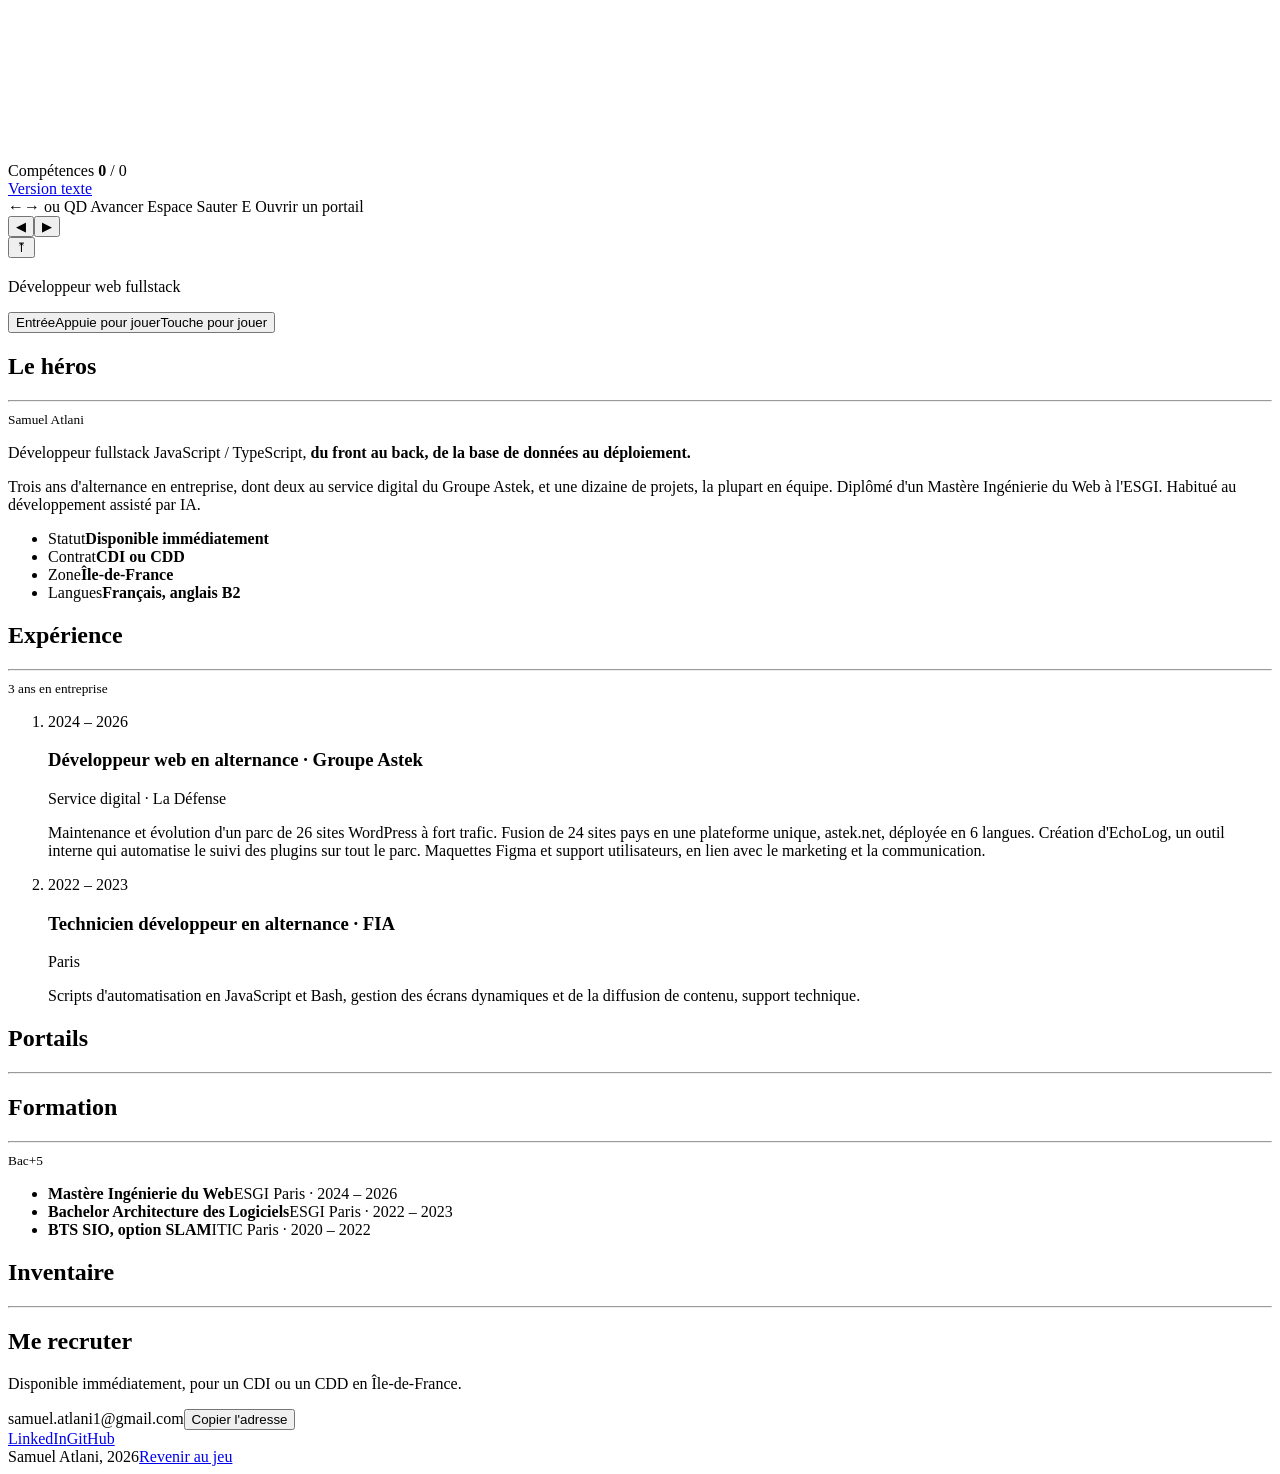
==== index.html @ 9f40653c "Ajout de la structure HTML de la page Initial commit of the portfolio website for Samuel Atlani, a f" ====
<!doctype html>
<html lang="fr">
<head>
<meta charset="utf-8">
<meta name="viewport" content="width=device-width, initial-scale=1, viewport-fit=cover">
<title>Samuel Atlani · Développeur web fullstack</title>
<meta name="description" content="Samuel Atlani, développeur web fullstack junior en Île-de-France. Portfolio jouable : projets, expérience et compétences.">
<meta property="og:title" content="Samuel Atlani · Développeur web fullstack">
<meta property="og:description" content="Portfolio jouable : avance dans le niveau et ouvre les portails pour découvrir mes projets.">
<link rel="preconnect" href="https://fonts.googleapis.com">
<link rel="preconnect" href="https://fonts.gstatic.com" crossorigin>
<link rel="stylesheet" href="https://fonts.googleapis.com/css2?family=Big+Shoulders+Display:wght@700;800;900&family=Barlow:wght@400;500;600&family=Barlow+Condensed:wght@500;600&display=swap">
<link rel="stylesheet" href="assets/css/style.css">
</head>
<body>
<section class="game" id="game" aria-label="Portfolio jouable : avance avec les flèches, ouvre les portails pour voir les projets">
  <canvas id="cv"></canvas>

  <div class="hud">
    <div class="count" aria-live="polite"><i></i><span>Compétences <b id="got">0</b> / <span id="tot">0</span></span></div>
    <div class="map" id="map" aria-hidden="true"><span id="dot"></span></div>
    <a class="skip" href="#lecture">Version texte</a>
  </div>

  <button class="prompt" id="prompt" type="button" hidden><span class="key kbd">E</span><span id="ptxt">Ouvrir</span></button>
  <div class="toast" id="toast" aria-live="polite"></div>

  <div class="help" id="help">
    <span><span class="key">←</span><span class="key">→</span> ou <span class="key">Q</span><span class="key">D</span> Avancer</span>
    <span><span class="key">Espace</span> Sauter</span>
    <span><span class="key">E</span> Ouvrir un portail</span>
  </div>
  <div class="pad l"><button id="bl" type="button" aria-label="Aller à gauche">◀</button><button id="br" type="button" aria-label="Aller à droite">▶</button></div>
  <div class="pad r"><button id="bj" type="button" aria-label="Sauter">⤒</button></div>

  <div class="card" id="card" hidden role="dialog" aria-modal="true" aria-labelledby="ctitle">
    <article id="cbody"></article>
  </div>

  <div class="intro" id="intro">
    <h1 id="logo" aria-label="Samuel Atlani"></h1>
    <p class="sub">Développeur web fullstack</p>
    <button class="go" id="go" type="button"><span class="key kbd">Entrée</span><span class="blink"><span class="kbd">Appuie pour jouer</span><span class="touch">Touche pour jouer</span></span></button>
  </div>
</section>

<main class="read" id="lecture">
  <div class="wrap">
    <section aria-labelledby="h-about">
      <div class="shead"><i></i><h2 id="h-about">Le héros</h2><hr><small>Samuel Atlani</small></div>
      <div class="about">
        <div>
          <p class="big">Développeur fullstack JavaScript / TypeScript, <b>du front au back, de la base de données au déploiement.</b></p>
          <p>Trois ans d'alternance en entreprise, dont deux au service digital du Groupe Astek, et une dizaine de projets, la plupart en équipe. Diplômé d'un Mastère Ingénierie du Web à l'ESGI. Habitué au développement assisté par IA.</p>
        </div>
        <ul class="stats">
          <li class="ok"><span>Statut</span><b>Disponible immédiatement</b></li>
          <li><span>Contrat</span><b>CDI ou CDD</b></li>
          <li><span>Zone</span><b>Île-de-France</b></li>
          <li><span>Langues</span><b>Français, anglais B2</b></li>
        </ul>
      </div>
    </section>

    <section aria-labelledby="h-exp">
      <div class="shead"><i></i><h2 id="h-exp">Expérience</h2><hr><small>3 ans en entreprise</small></div>
      <ol class="road">
        <li><span class="plate">2024 – 2026</span><div><h3>Développeur web en alternance · Groupe Astek</h3><div class="sub">Service digital · La Défense</div><p>Maintenance et évolution d'un parc de 26 sites WordPress à fort trafic. Fusion de 24 sites pays en une plateforme unique, astek.net, déployée en 6 langues. Création d'EchoLog, un outil interne qui automatise le suivi des plugins sur tout le parc. Maquettes Figma et support utilisateurs, en lien avec le marketing et la communication.</p></div></li>
        <li><span class="plate">2022 – 2023</span><div><h3>Technicien développeur en alternance · FIA</h3><div class="sub">Paris</div><p>Scripts d'automatisation en JavaScript et Bash, gestion des écrans dynamiques et de la diffusion de contenu, support technique.</p></div></li>
      </ol>
    </section>

    <section aria-labelledby="h-proj">
      <div class="shead"><i></i><h2 id="h-proj">Portails</h2><hr><small id="pcount"></small></div>
      <ul class="plist" id="plist"></ul>
    </section>

    <section aria-labelledby="h-edu">
      <div class="shead"><i></i><h2 id="h-edu">Formation</h2><hr><small>Bac+5</small></div>
      <ul class="edu">
        <li><b>Mastère Ingénierie du Web</b><span>ESGI Paris · 2024 – 2026</span></li>
        <li><b>Bachelor Architecture des Logiciels</b><span>ESGI Paris · 2022 – 2023</span></li>
        <li><b>BTS SIO, option SLAM</b><span>ITIC Paris · 2020 – 2022</span></li>
      </ul>
    </section>

    <section aria-labelledby="h-skills">
      <div class="shead"><i></i><h2 id="h-skills">Inventaire</h2><hr><small id="icount"></small></div>
      <div class="inv" id="skills"></div>
    </section>

    <section aria-labelledby="h-contact" id="contact" class="flag">
      <h2 id="h-contact">Me recruter</h2>
      <p class="lead">Disponible immédiatement, pour un CDI ou un CDD en Île-de-France.</p>
      <div class="mail"><span id="email">samuel.atlani1@gmail.com</span><button class="btn" id="copy" type="button">Copier l'adresse</button></div>
      <div class="links"><a href="https://www.linkedin.com/in/samuel-atlani-118638210">LinkedIn</a><a href="https://github.com/SamEPK">GitHub</a></div>
    </section>
  </div>
</main>
<footer><div class="wrap"><span>Samuel Atlani, 2026</span><a href="#game">Revenir au jeu</a></div></footer>

<script src="assets/js/data.js"></script>
<script src="assets/js/main.js"></script>
</body>
</html>
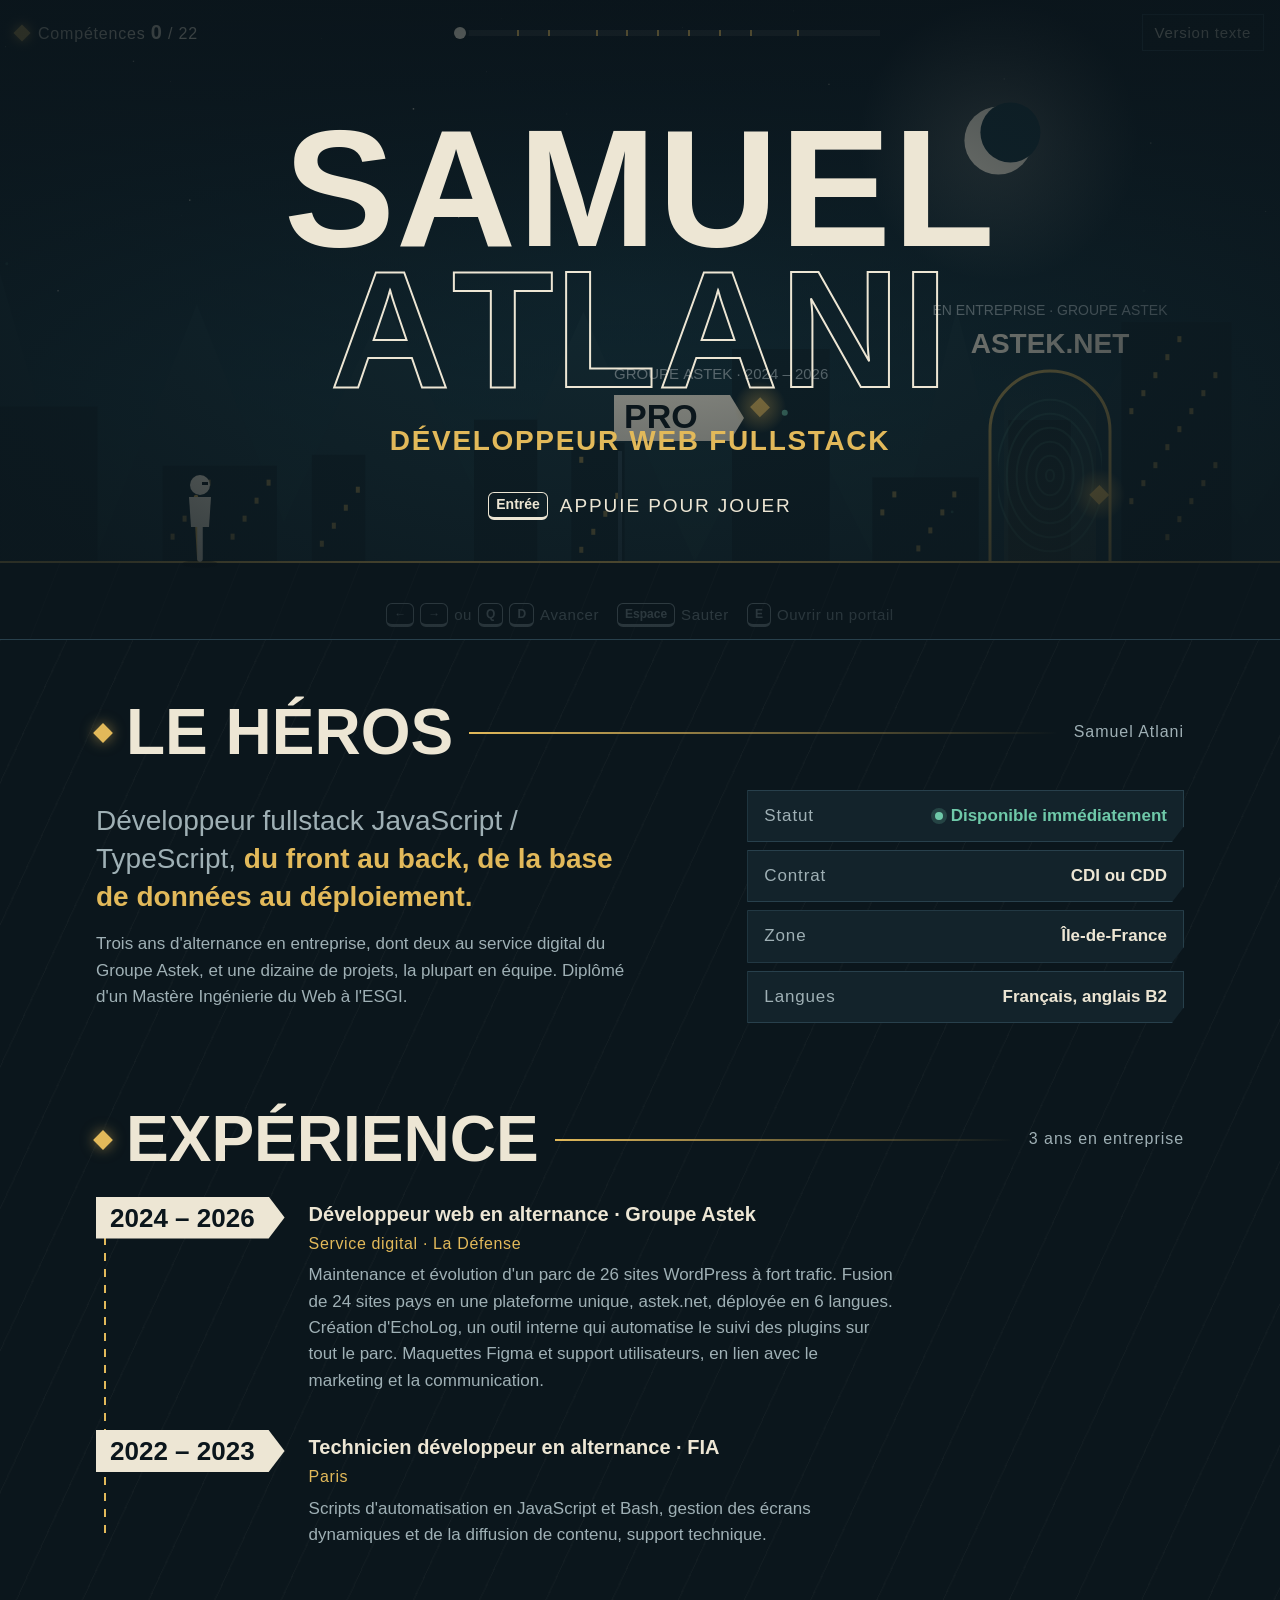
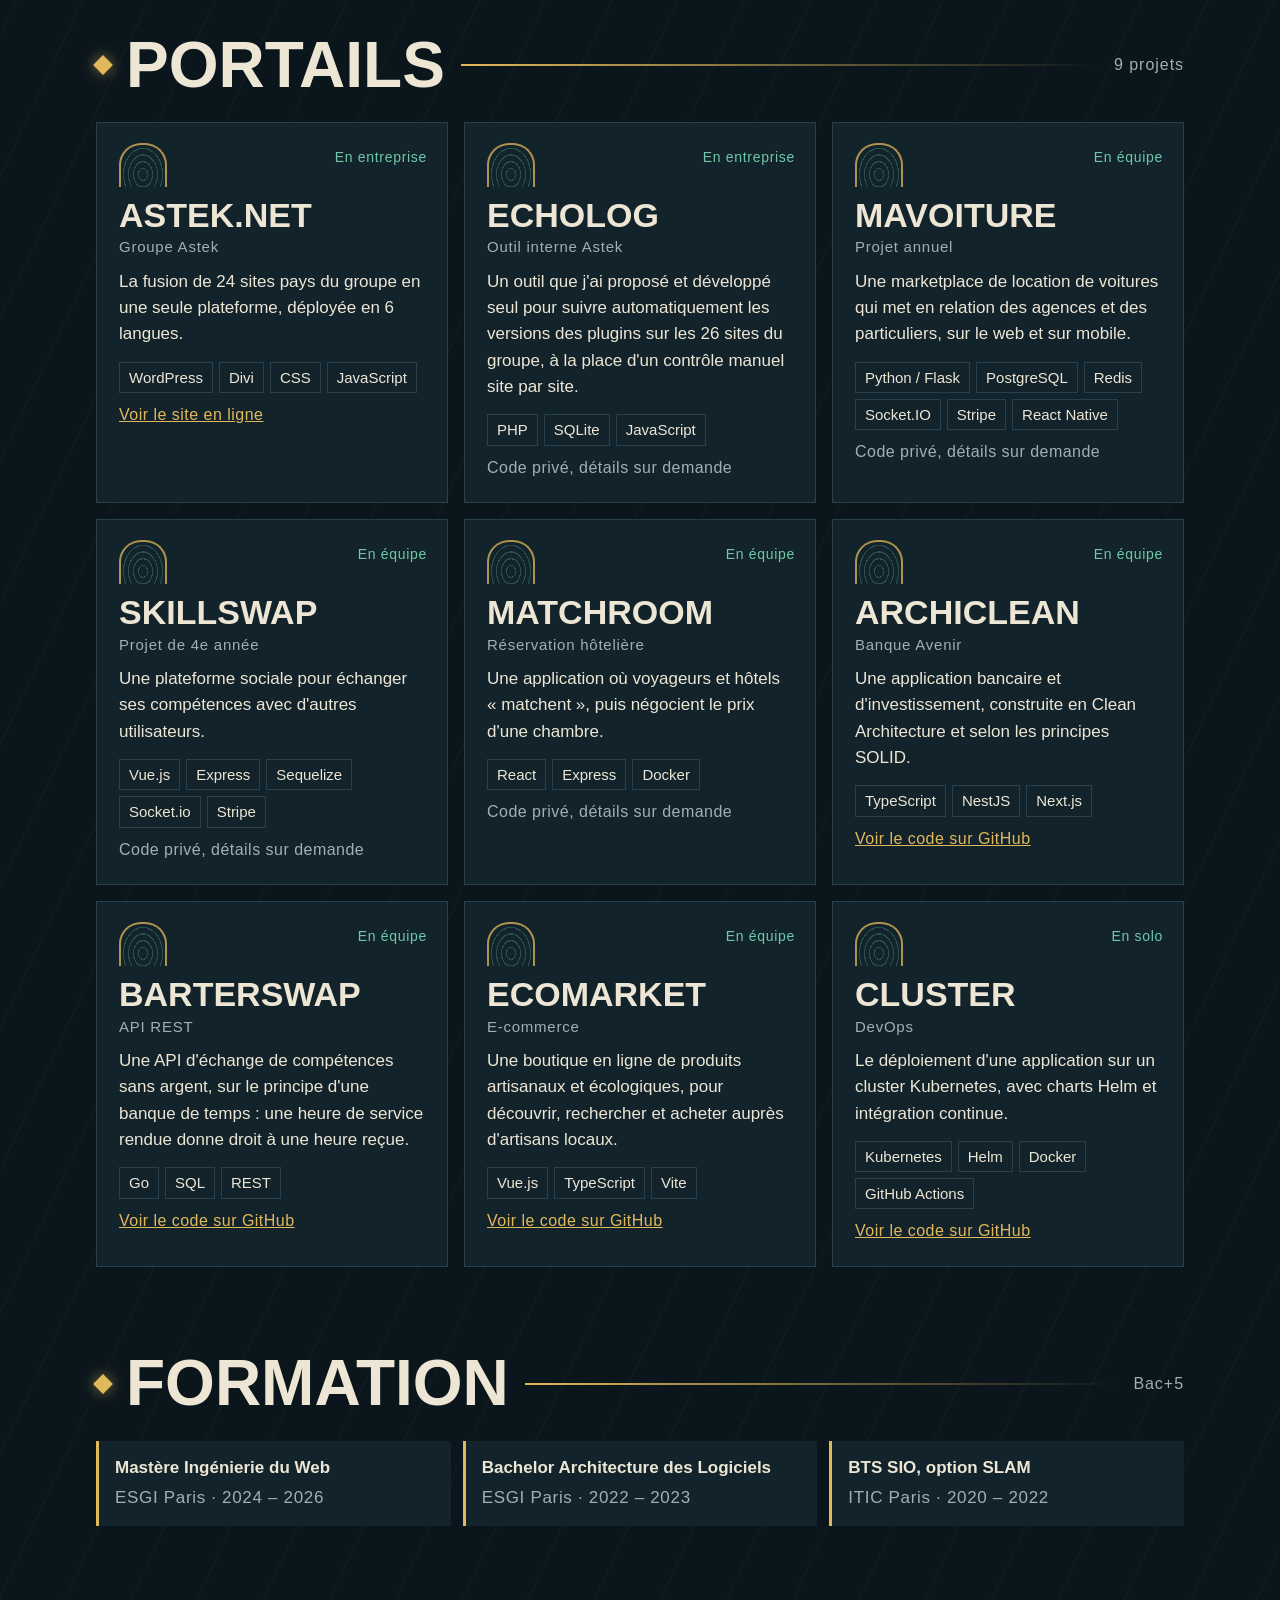
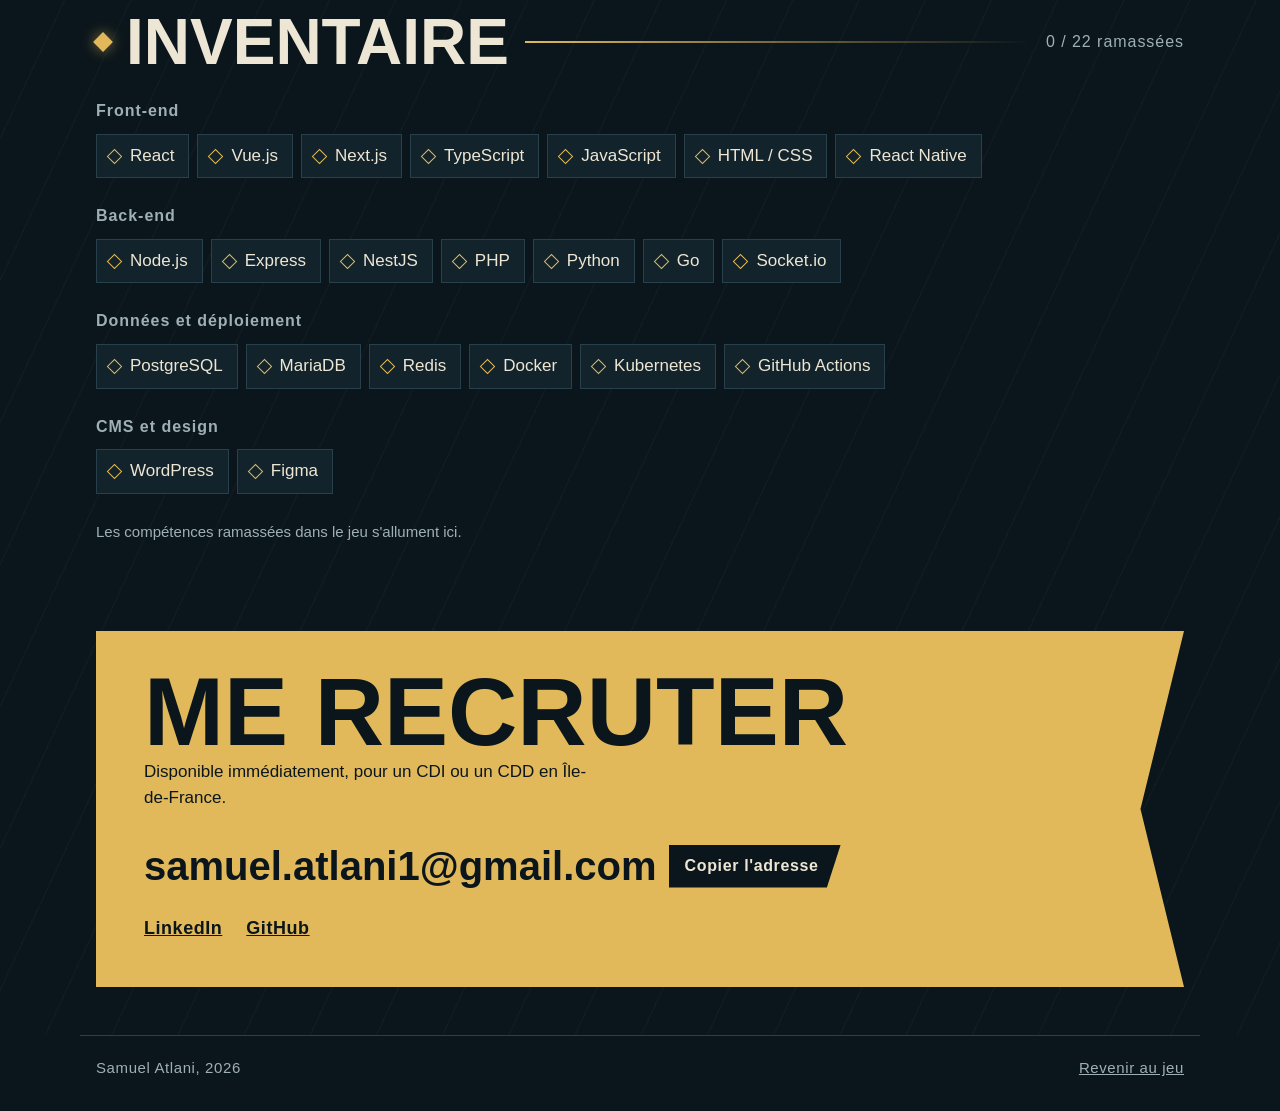
==== commit 5f66d56d: "Mise à jour de la présentation Removed a sentence about AI-assisted development from the about secti" ====
--- a/index.html
+++ b/index.html
@@ -51,7 +51,7 @@
       <div class="about">
         <div>
           <p class="big">Développeur fullstack JavaScript / TypeScript, <b>du front au back, de la base de données au déploiement.</b></p>
-          <p>Trois ans d'alternance en entreprise, dont deux au service digital du Groupe Astek, et une dizaine de projets, la plupart en équipe. Diplômé d'un Mastère Ingénierie du Web à l'ESGI. Habitué au développement assisté par IA.</p>
+          <p>Trois ans d'alternance en entreprise, dont deux au service digital du Groupe Astek, et une dizaine de projets, la plupart en équipe. Diplômé d'un Mastère Ingénierie du Web à l'ESGI.</p>
         </div>
         <ul class="stats">
           <li class="ok"><span>Statut</span><b>Disponible immédiatement</b></li>
--- a/assets/css/style.css
+++ b/assets/css/style.css
@@ -0,0 +1,177 @@
+/* Layout: a playable side-scroller on top (the career as a level: portals = projects, orbs = skills, signposts = years),
+   then the same content as a plain reading mode underneath. Single dark look by choice. */
+:root{
+  --void:#0B161C;
+  --panel:#13232B;
+  --line:#28404C;
+  --bone:#EDE6D4;
+  --ash:#9FB0B5;
+  --gold:#E2B95A;
+  --jade:#6FC9A9;
+  --display:"Big Shoulders Display","Arial Narrow",Impact,sans-serif;
+  --body:"Barlow","Helvetica Neue",Arial,sans-serif;
+  --hud:"Barlow Condensed","Arial Narrow",sans-serif;
+  color-scheme:dark;
+}
+*{box-sizing:border-box}
+html{scroll-behavior:smooth}
+body{margin:0}
+img{max-width:100%}
+[hidden]{display:none!important}
+body{background:var(--void);color:var(--bone);font-family:var(--body);font-size:17px;line-height:1.55;-webkit-font-smoothing:antialiased}
+a{color:var(--gold)}
+button{font:inherit;color:inherit}
+:focus-visible{outline:2px solid var(--gold);outline-offset:3px}
+.wrap{max-width:1120px;margin:0 auto;padding-left:max(16px, env(safe-area-inset-left, 0px));padding-right:max(16px, env(safe-area-inset-right, 0px))}
+
+/* ---------- Game ---------- */
+.touch{display:none}
+@media (hover:none) and (pointer:coarse){.touch{display:inline}.kbd{display:none!important}}
+.game{position:relative;height:clamp(340px,80vh,640px);height:clamp(340px,80svh,640px);overflow:hidden;border-bottom:1px solid var(--line);touch-action:manipulation;user-select:none;-webkit-user-select:none}
+#cv{position:absolute;inset:0;width:100%;height:100%;display:block}
+.hud{position:absolute;left:0;right:0;top:0;display:flex;gap:16px;align-items:center;justify-content:space-between;padding:14px max(16px, env(safe-area-inset-left, 0px)) 0 max(16px, env(safe-area-inset-left, 0px));font-family:var(--hud);font-size:16px;letter-spacing:.05em;pointer-events:none}
+.hud > *{pointer-events:auto}
+.count{display:flex;align-items:center;gap:10px}
+.count i{width:12px;height:12px;transform:rotate(45deg);background:var(--gold);box-shadow:0 0 12px var(--gold)}
+.count b{font-weight:600;font-size:20px}
+.map{flex:1;max-width:420px;height:6px;background:rgba(237,230,212,.12);position:relative}
+.map span{position:absolute;top:-3px;width:12px;height:12px;border-radius:50%;background:var(--bone);transform:translateX(-50%);box-shadow:0 0 0 3px rgba(11,22,28,.8)}
+.map em{position:absolute;top:0;width:2px;height:6px;background:var(--gold)}
+.skip{background:rgba(11,22,28,.6);border:1px solid var(--line);color:var(--bone);padding:6px 12px;cursor:pointer;font-family:var(--hud);font-size:15px;letter-spacing:.05em;text-decoration:none}
+.skip:hover{border-color:var(--gold)}
+
+.intro{position:absolute;inset:0;display:grid;place-content:center;justify-items:center;text-align:center;gap:18px;padding:24px max(16px, env(safe-area-inset-left, 0px));background:radial-gradient(60% 60% at 50% 45%, rgba(11,22,28,.35), rgba(11,22,28,.85));transition:opacity .6s ease, visibility .6s}
+.intro.gone{opacity:0;visibility:hidden}
+.intro h1{margin:0;font-family:var(--display);font-weight:900;text-transform:uppercase;line-height:.85;font-size:clamp(64px,13vw,168px);letter-spacing:.01em}
+.intro h1 .row{display:block;white-space:nowrap}
+.intro h1 .ch{display:inline-block}
+.intro h1 .row:last-child{color:transparent;-webkit-text-stroke:2px var(--bone)}
+@media (prefers-reduced-motion: no-preference){
+  .intro h1 .ch{animation:drop .7s cubic-bezier(.2,.9,.25,1.25) both;animation-delay:calc(var(--i) * 45ms + 150ms)}
+  .intro .sub,.intro .go{animation:fadein .6s ease both;animation-delay:.9s}
+  .intro .go .blink{animation:blink 1.4s steps(1) infinite 1.5s}
+}
+@keyframes drop{from{opacity:0;transform:translateY(-60px) rotate(-8deg)}to{opacity:1;transform:none}}
+@keyframes fadein{from{opacity:0}to{opacity:1}}
+@keyframes blink{50%{opacity:.25}}
+.intro .sub{margin:0;font-family:var(--display);font-weight:700;font-size:clamp(20px,2.6vw,28px);text-transform:uppercase;letter-spacing:.06em;color:var(--gold)}
+.go{margin-top:10px;background:none;border:0;cursor:pointer;display:inline-flex;gap:12px;align-items:center;font-family:var(--hud);font-size:19px;letter-spacing:.1em;text-transform:uppercase}
+.key{display:inline-grid;place-items:center;min-width:28px;height:28px;padding:0 7px;border:1.5px solid currentColor;border-bottom-width:3px;border-radius:6px;font-family:var(--hud);font-size:14px;font-weight:600;letter-spacing:0;text-transform:none}
+
+.prompt{position:absolute;transform:translate(-50%,-100%);font-family:var(--hud);font-size:16px;letter-spacing:.05em;background:var(--bone);color:var(--void);padding:4px 10px 4px 6px;display:flex;gap:8px;align-items:center;white-space:nowrap;cursor:pointer;border:0}
+.prompt .key{border-color:var(--void)}
+.prompt[hidden]{display:none}
+
+.toast{position:absolute;left:50%;top:64px;transform:translateX(-50%);font-family:var(--display);font-weight:800;font-size:28px;text-transform:uppercase;letter-spacing:.03em;color:var(--gold);text-shadow:0 0 18px rgba(226,185,90,.5);pointer-events:none;opacity:0}
+.toast.show{animation:toast 1.4s ease forwards}
+@keyframes toast{0%{opacity:0;transform:translate(-50%,10px)}15%{opacity:1;transform:translate(-50%,0)}75%{opacity:1}100%{opacity:0;transform:translate(-50%,-14px)}}
+
+.help{position:absolute;left:0;right:0;bottom:12px;display:flex;justify-content:center;gap:18px;flex-wrap:wrap;font-family:var(--hud);font-size:15px;letter-spacing:.04em;color:var(--ash);pointer-events:none;padding:0 16px}
+.help span{display:inline-flex;gap:6px;align-items:center}
+.help .key{min-width:24px;height:24px;font-size:12px}
+.pad{position:absolute;bottom:calc(14px + env(safe-area-inset-bottom, 0px));display:none;gap:10px}
+.pad.l{left:max(14px, env(safe-area-inset-left, 0px))}
+.pad.r{right:max(14px, env(safe-area-inset-right, 0px))}
+.pad button{width:62px;height:62px;border-radius:50%;border:1.5px solid rgba(237,230,212,.5);background:rgba(11,22,28,.55);font-family:var(--hud);font-size:22px;color:var(--bone);touch-action:none}
+.pad button:active{background:rgba(226,185,90,.3)}
+@media (hover:none) and (pointer:coarse){.pad{display:flex}.help{display:none}}
+
+/* Project card (in-game dialog) */
+.card{position:absolute;inset:0;display:grid;place-items:center;padding:16px;background:rgba(5,10,13,.6);backdrop-filter:blur(3px)}
+.card[hidden]{display:none}
+.card article{width:min(640px,100%);max-height:100%;overflow:auto;background:var(--panel);border:1px solid var(--line);position:relative;padding:26px clamp(18px,4vw,34px) 26px}
+@media (prefers-reduced-motion: no-preference){.card:not([hidden]) article{animation:pop .28s cubic-bezier(.2,.9,.3,1.2)}}
+@keyframes pop{from{opacity:0;transform:scale(.92) translateY(12px)}to{opacity:1;transform:none}}
+.card article::before,.card article::after{content:"";position:absolute;width:16px;height:16px;border:2px solid var(--gold)}
+.card article::before{top:-2px;left:-2px;border-right:0;border-bottom:0}
+.card article::after{bottom:-2px;right:-2px;border-left:0;border-top:0}
+.card h2{margin:0;font-family:var(--display);font-weight:900;font-size:clamp(34px,5vw,48px);line-height:1;text-transform:uppercase}
+.close{position:absolute;top:10px;right:10px;background:none;border:0;cursor:pointer;display:flex;gap:6px;align-items:center;font-family:var(--hud);font-size:14px;color:var(--ash)}
+.tags{display:flex;gap:8px;flex-wrap:wrap;margin:10px 0 16px}
+.tag{font-family:var(--hud);font-size:14px;font-weight:600;letter-spacing:.04em;padding:2px 9px;border:1px solid var(--line);color:var(--ash)}
+.tag.hi{border-color:var(--jade);color:var(--jade)}
+.card p{margin:0 0 16px}
+.card h3,.read h3.lab{margin:0 0 8px;font-family:var(--hud);font-size:15px;font-weight:600;letter-spacing:.06em;color:var(--gold)}
+.obj{list-style:none;margin:0 0 18px;padding:0;display:grid;gap:5px}
+.obj li{display:flex;gap:10px;align-items:baseline}
+.obj li::before{content:"";flex:0 0 8px;height:8px;transform:translateY(-1px) rotate(45deg);border:1.5px solid var(--jade)}
+.gear{display:flex;gap:6px;flex-wrap:wrap;margin:0 0 18px;padding:0;list-style:none}
+.gear li{background:var(--void);border:1px solid var(--line);padding:3px 10px;font-size:15px}
+.repo{font-family:var(--hud);font-size:16px;letter-spacing:.03em}
+.muted{color:var(--ash)}
+
+/* ---------- Reading mode: same world, as a codex ---------- */
+.read{background:
+  repeating-linear-gradient(115deg, rgba(237,230,212,.035) 0 1px, transparent 1px 60px), var(--void)}
+.read .wrap{padding-block:64px 48px;display:grid;gap:88px}
+.shead{display:flex;align-items:center;gap:10px 16px;margin:0 0 28px;flex-wrap:wrap}
+.shead h2{min-width:0;overflow-wrap:anywhere}
+@media (max-width:560px){.shead hr{display:none}.shead small{flex-basis:100%;padding-left:30px}}
+.shead i{flex:0 0 14px;height:14px;transform:rotate(45deg);background:var(--gold);box-shadow:0 0 14px rgba(226,185,90,.6)}
+.shead h2{margin:0;font-family:var(--display);font-weight:900;font-size:clamp(40px,6vw,64px);line-height:.9;text-transform:uppercase}
+.shead hr{flex:1;border:0;height:2px;background:linear-gradient(90deg,var(--gold),transparent);margin:0;min-width:24px}
+.shead small{font-family:var(--hud);font-size:16px;letter-spacing:.06em;color:var(--ash);white-space:nowrap}
+
+.about{display:grid;grid-template-columns:minmax(0,1.4fr) minmax(0,1fr);gap:40px;align-items:center}
+@media (max-width:760px){.about{grid-template-columns:minmax(0,1fr)}}
+.about .big{margin:0 0 16px;font-size:clamp(22px,2.6vw,28px);line-height:1.35;max-width:34ch}
+.about .big b{color:var(--gold);font-weight:600}
+.about p{margin:0;max-width:56ch;color:var(--ash)}
+.stats{list-style:none;margin:0;padding:0;display:grid;gap:8px}
+.stats li{display:flex;justify-content:space-between;gap:16px;align-items:center;padding:12px 16px;background:var(--panel);border:1px solid var(--line);clip-path:polygon(0 0,100% 0,100% 70%,calc(100% - 12px) 100%,0 100%)}
+.stats span{font-family:var(--hud);letter-spacing:.05em;color:var(--ash)}
+.stats b{font-weight:600;text-align:right}
+.stats .ok b{color:var(--jade);display:flex;gap:8px;align-items:center}
+.stats .ok b::before{content:"";width:8px;height:8px;border-radius:50%;background:var(--jade);box-shadow:0 0 0 4px rgba(111,201,169,.2)}
+
+.plist{list-style:none;margin:0;padding:0;display:grid;grid-template-columns:repeat(auto-fill,minmax(min(100%,320px),1fr));gap:16px}
+.plist li{position:relative;background:var(--panel);border:1px solid var(--line);padding:76px 22px 22px;display:grid;gap:10px;align-content:start;transition:border-color .2s, transform .2s}
+.plist li::before{content:"";position:absolute;left:22px;top:20px;width:44px;height:42px;border:2.5px solid var(--gold);border-bottom:0;border-radius:22px 22px 0 0;background:repeating-radial-gradient(ellipse at 50% 70%, rgba(111,201,169,.0) 0 4px, rgba(111,201,169,.35) 4px 5px);opacity:.75;transition:opacity .2s, box-shadow .2s}
+.plist li:hover{border-color:var(--gold);transform:translateY(-3px)}
+.plist li:hover::before{opacity:1;box-shadow:0 -6px 24px rgba(226,185,90,.35)}
+@media (prefers-reduced-motion: reduce){.plist li,.plist li:hover{transform:none;transition:none}}
+.plist .k{position:absolute;top:24px;right:20px;font-family:var(--hud);font-size:14px;letter-spacing:.05em;color:var(--jade);text-align:right}
+.plist h3{margin:0;font-family:var(--display);font-weight:900;font-size:34px;text-transform:uppercase;line-height:.95}
+.plist .t{font-family:var(--hud);font-size:15px;letter-spacing:.05em;color:var(--ash);margin-top:-6px}
+.plist p{margin:0}
+.plist .gear{margin:4px 0 0}
+.plist .gear li{padding:3px 9px;transition:none;transform:none}
+.plist .gear li::before{content:none}
+
+.road{list-style:none;margin:0;padding:0 0 0 8px;display:grid;gap:36px;position:relative}
+.road::before{content:"";position:absolute;left:8px;top:8px;bottom:8px;width:2px;background:repeating-linear-gradient(var(--gold) 0 8px, transparent 8px 16px)}
+.road li{display:grid;grid-template-columns:auto minmax(0,1fr);gap:8px 24px;align-items:start;position:relative}
+@media (max-width:560px){.road li{grid-template-columns:minmax(0,1fr)}}
+.plate{display:inline-block;margin-left:-8px;background:var(--bone);color:var(--void);font-family:var(--display);font-weight:900;font-size:26px;line-height:1;padding:8px 30px 8px 14px;clip-path:polygon(0 0,calc(100% - 16px) 0,100% 50%,calc(100% - 16px) 100%,0 100%);white-space:nowrap}
+.road h3{margin:2px 0 0;font-size:20px;font-weight:600}
+.road .sub{font-family:var(--hud);font-size:16px;letter-spacing:.04em;color:var(--gold);margin:2px 0 6px}
+.road p{margin:0;color:var(--ash);max-width:62ch}
+
+.edu{list-style:none;margin:0;padding:0;display:grid;grid-template-columns:repeat(auto-fit,minmax(min(100%,260px),1fr));gap:12px}
+.edu li{display:grid;gap:4px;padding:14px 16px;border-left:3px solid var(--gold);background:var(--panel)}
+.edu b{font-weight:600}
+.edu span{font-family:var(--hud);letter-spacing:.04em;color:var(--ash)}
+.inv{display:grid;gap:26px}
+.inv h3{margin:0 0 10px;font-family:var(--hud);font-size:16px;font-weight:600;letter-spacing:.06em;color:var(--ash)}
+.chips{list-style:none;margin:0;padding:0;display:flex;flex-wrap:wrap;gap:8px}
+.chips li{display:inline-flex;align-items:center;gap:10px;padding:8px 14px 8px 12px;border:1px solid var(--line);background:var(--panel);font-weight:500;transition:border-color .3s, box-shadow .3s}
+.chips li::before{content:"";width:9px;height:9px;transform:rotate(45deg);border:1.5px solid var(--gold);transition:background .3s, box-shadow .3s}
+.chips li.on{border-color:rgba(226,185,90,.7);box-shadow:0 0 18px rgba(226,185,90,.15)}
+.chips li.on::before{background:var(--gold);box-shadow:0 0 10px var(--gold)}
+.inv .note{margin:0;color:var(--ash);font-size:15px}
+
+.flag{position:relative;background:var(--gold);color:var(--void);padding:40px clamp(20px,4vw,48px) 44px;clip-path:polygon(0 0,100% 0,96% 50%,100% 100%,0 100%)}
+.flag h2{margin:0 0 6px;font-family:var(--display);font-weight:900;font-size:clamp(48px,8vw,96px);line-height:.85;text-transform:uppercase}
+.flag .lead{margin:0 0 24px;font-weight:500;max-width:48ch}
+.flag .mail{display:flex;gap:12px;align-items:center;flex-wrap:wrap;margin-bottom:18px}
+.flag .mail span{font-family:var(--display);font-weight:800;font-size:clamp(24px,4vw,40px);user-select:all;overflow-wrap:anywhere}
+.flag .btn{background:var(--void);color:var(--bone)}
+.flag .links a{color:var(--void);font-weight:600}
+.flag :focus-visible{outline-color:var(--void)}
+.mail{display:flex;gap:12px;align-items:center;flex-wrap:wrap;margin-bottom:16px}
+.mail span{font-family:var(--display);font-weight:800;font-size:clamp(26px,4vw,40px);user-select:all;overflow-wrap:anywhere}
+.btn{background:var(--gold);color:var(--void);border:0;cursor:pointer;padding:9px 22px 9px 16px;font-family:var(--hud);font-size:16px;font-weight:600;letter-spacing:.04em;clip-path:polygon(0 0,100% 0,92% 100%,0 100%)}
+.links{display:flex;gap:24px;flex-wrap:wrap;font-family:var(--hud);font-size:18px;letter-spacing:.03em}
+footer .wrap{padding-block:20px 32px;border-top:1px solid var(--line);color:var(--ash);font-family:var(--hud);font-size:15px;letter-spacing:.04em;display:flex;justify-content:space-between;gap:16px;flex-wrap:wrap}
+footer a{color:var(--ash)}
+@media (max-width:560px){.road li > div{padding-left:26px}}
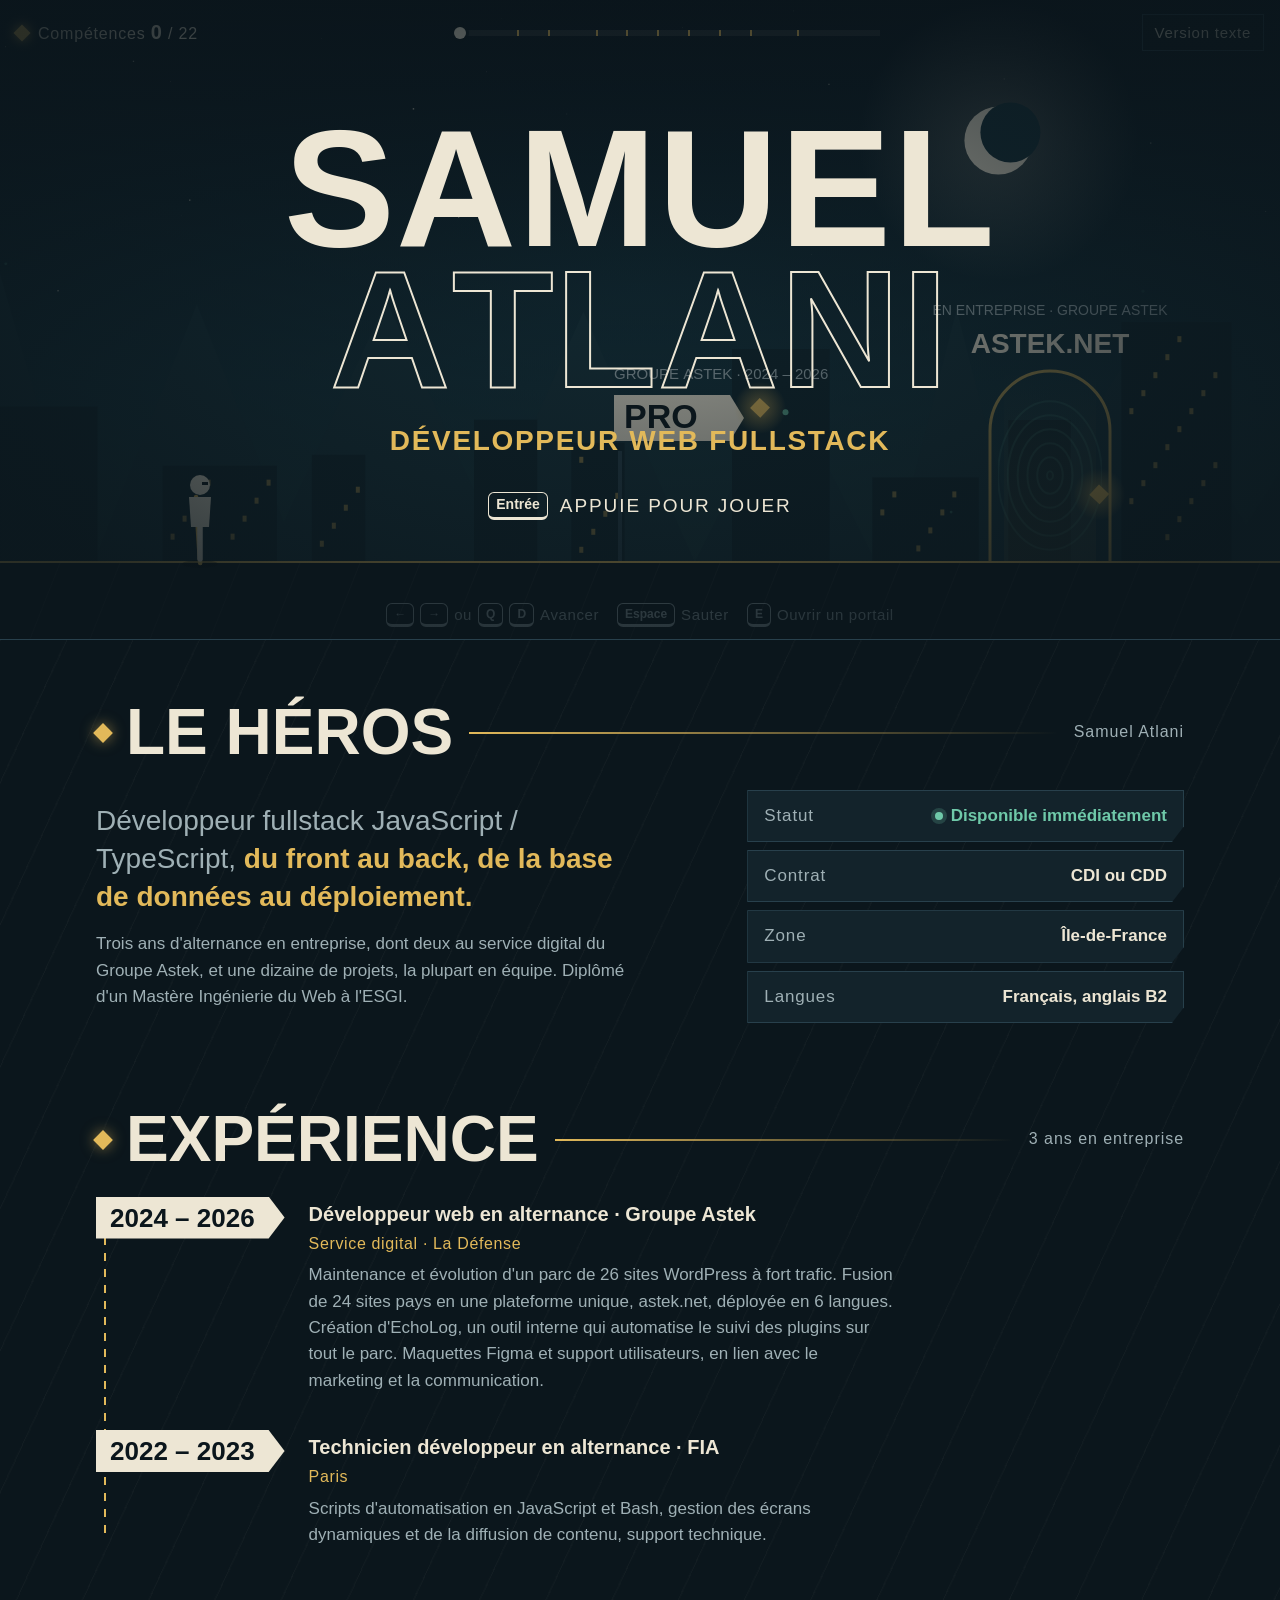
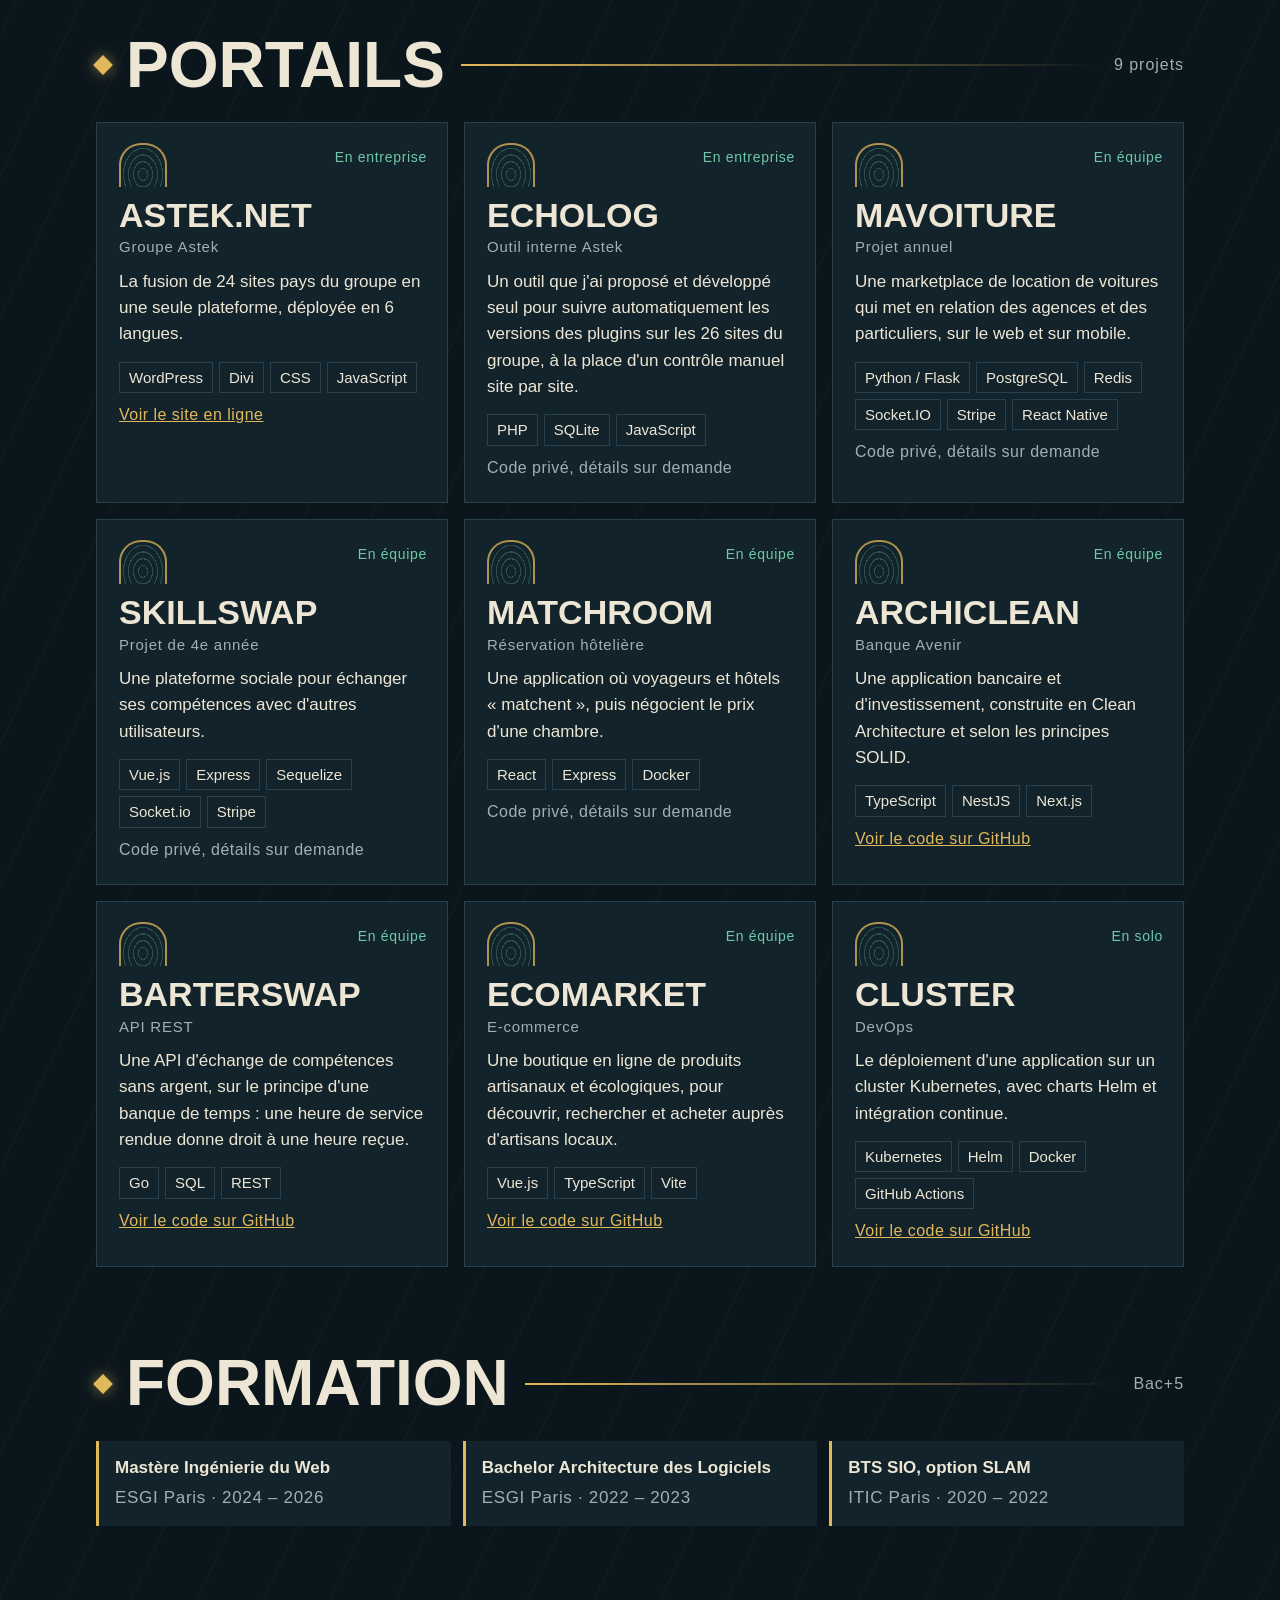
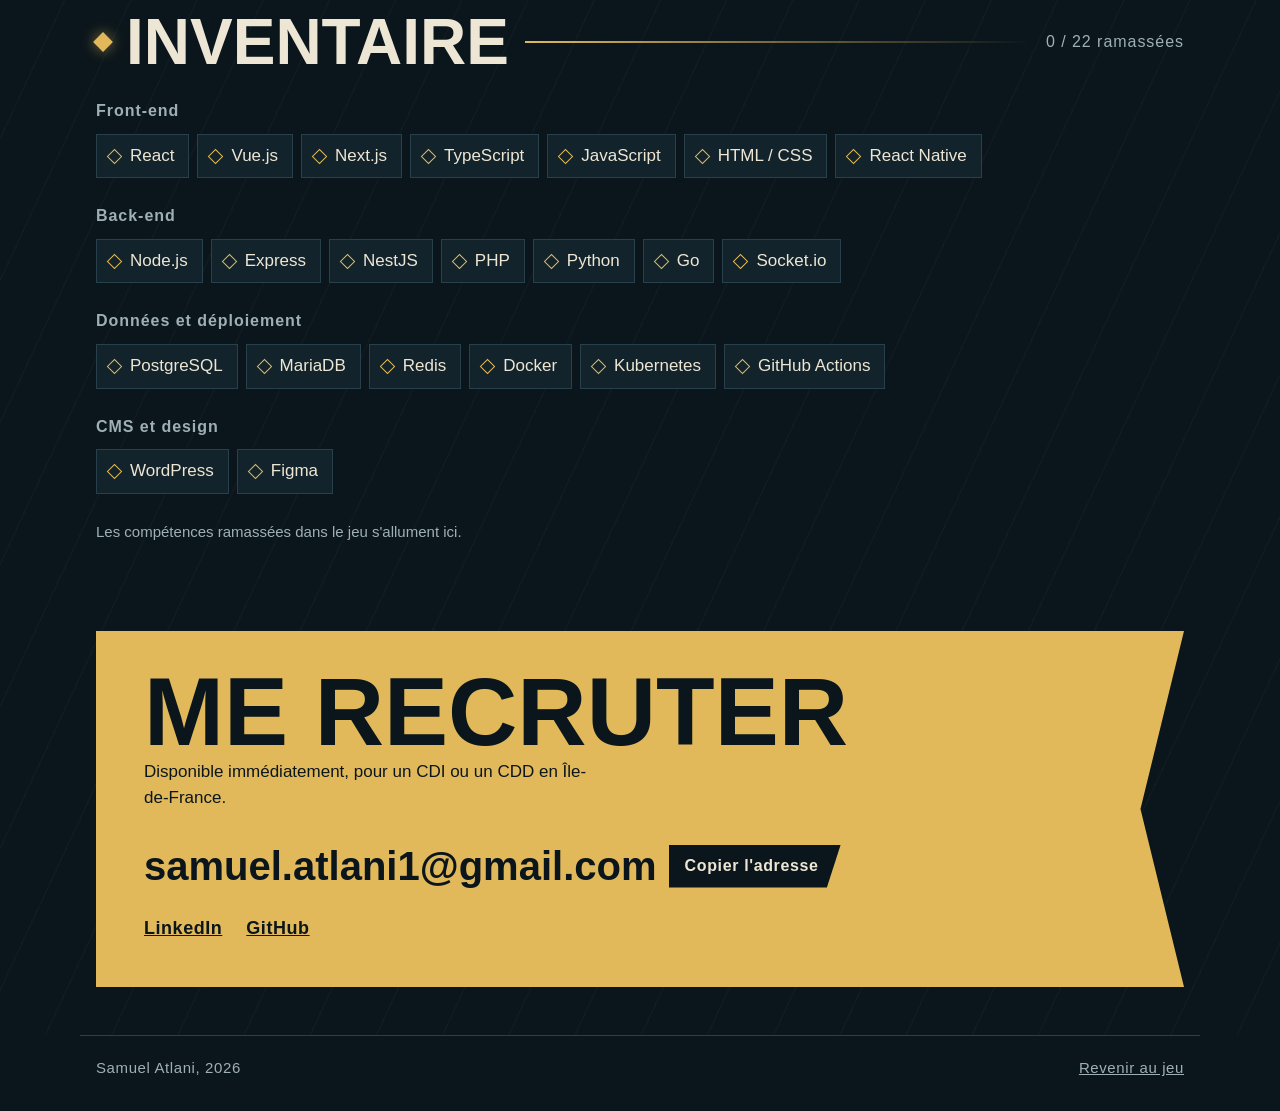
==== commit 0fba91e2: "Branchement du favicon dans la page" ====
--- a/index.html
+++ b/index.html
@@ -7,6 +7,7 @@
 <meta name="description" content="Samuel Atlani, développeur web fullstack junior en Île-de-France. Portfolio jouable : projets, expérience et compétences.">
 <meta property="og:title" content="Samuel Atlani · Développeur web fullstack">
 <meta property="og:description" content="Portfolio jouable : avance dans le niveau et ouvre les portails pour découvrir mes projets.">
+<link rel="icon" href="assets/favicon.svg" type="image/svg+xml">
 <link rel="preconnect" href="https://fonts.googleapis.com">
 <link rel="preconnect" href="https://fonts.gstatic.com" crossorigin>
 <link rel="stylesheet" href="https://fonts.googleapis.com/css2?family=Big+Shoulders+Display:wght@700;800;900&family=Barlow:wght@400;500;600&family=Barlow+Condensed:wght@500;600&display=swap">
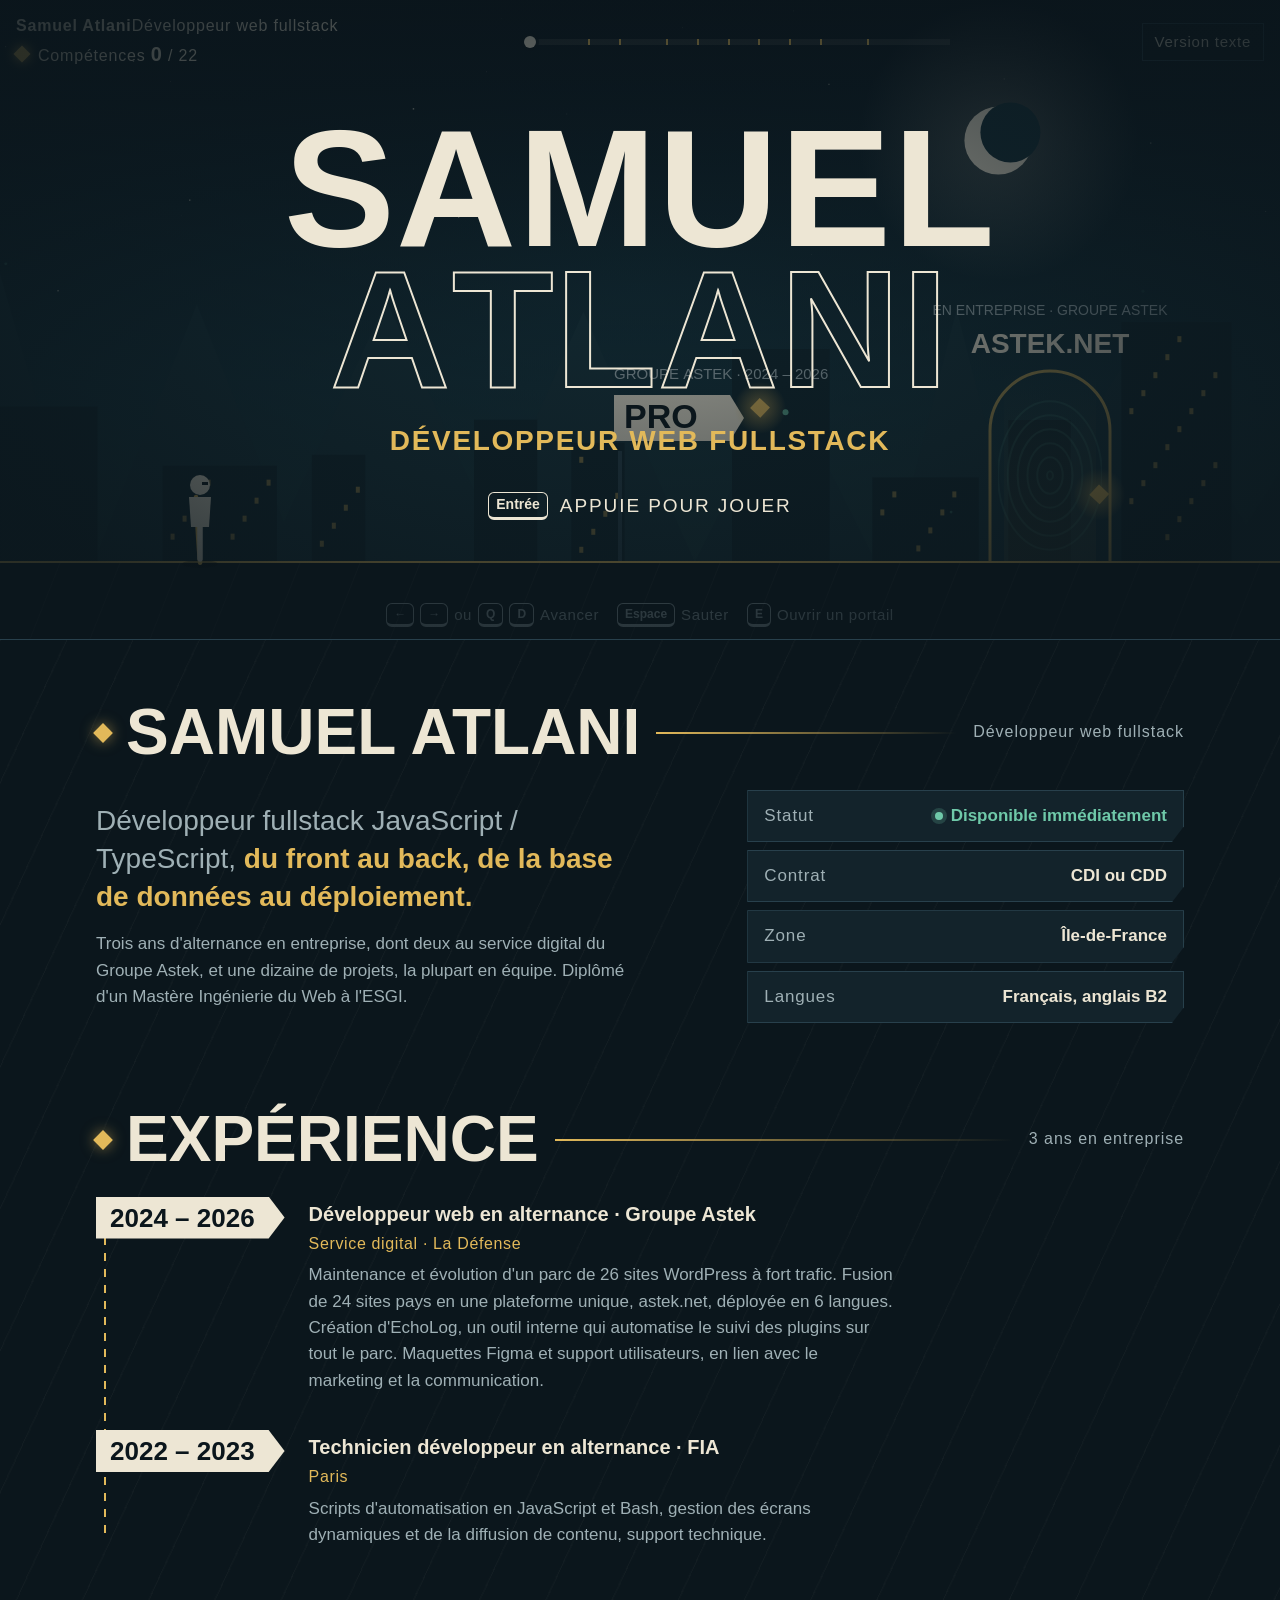
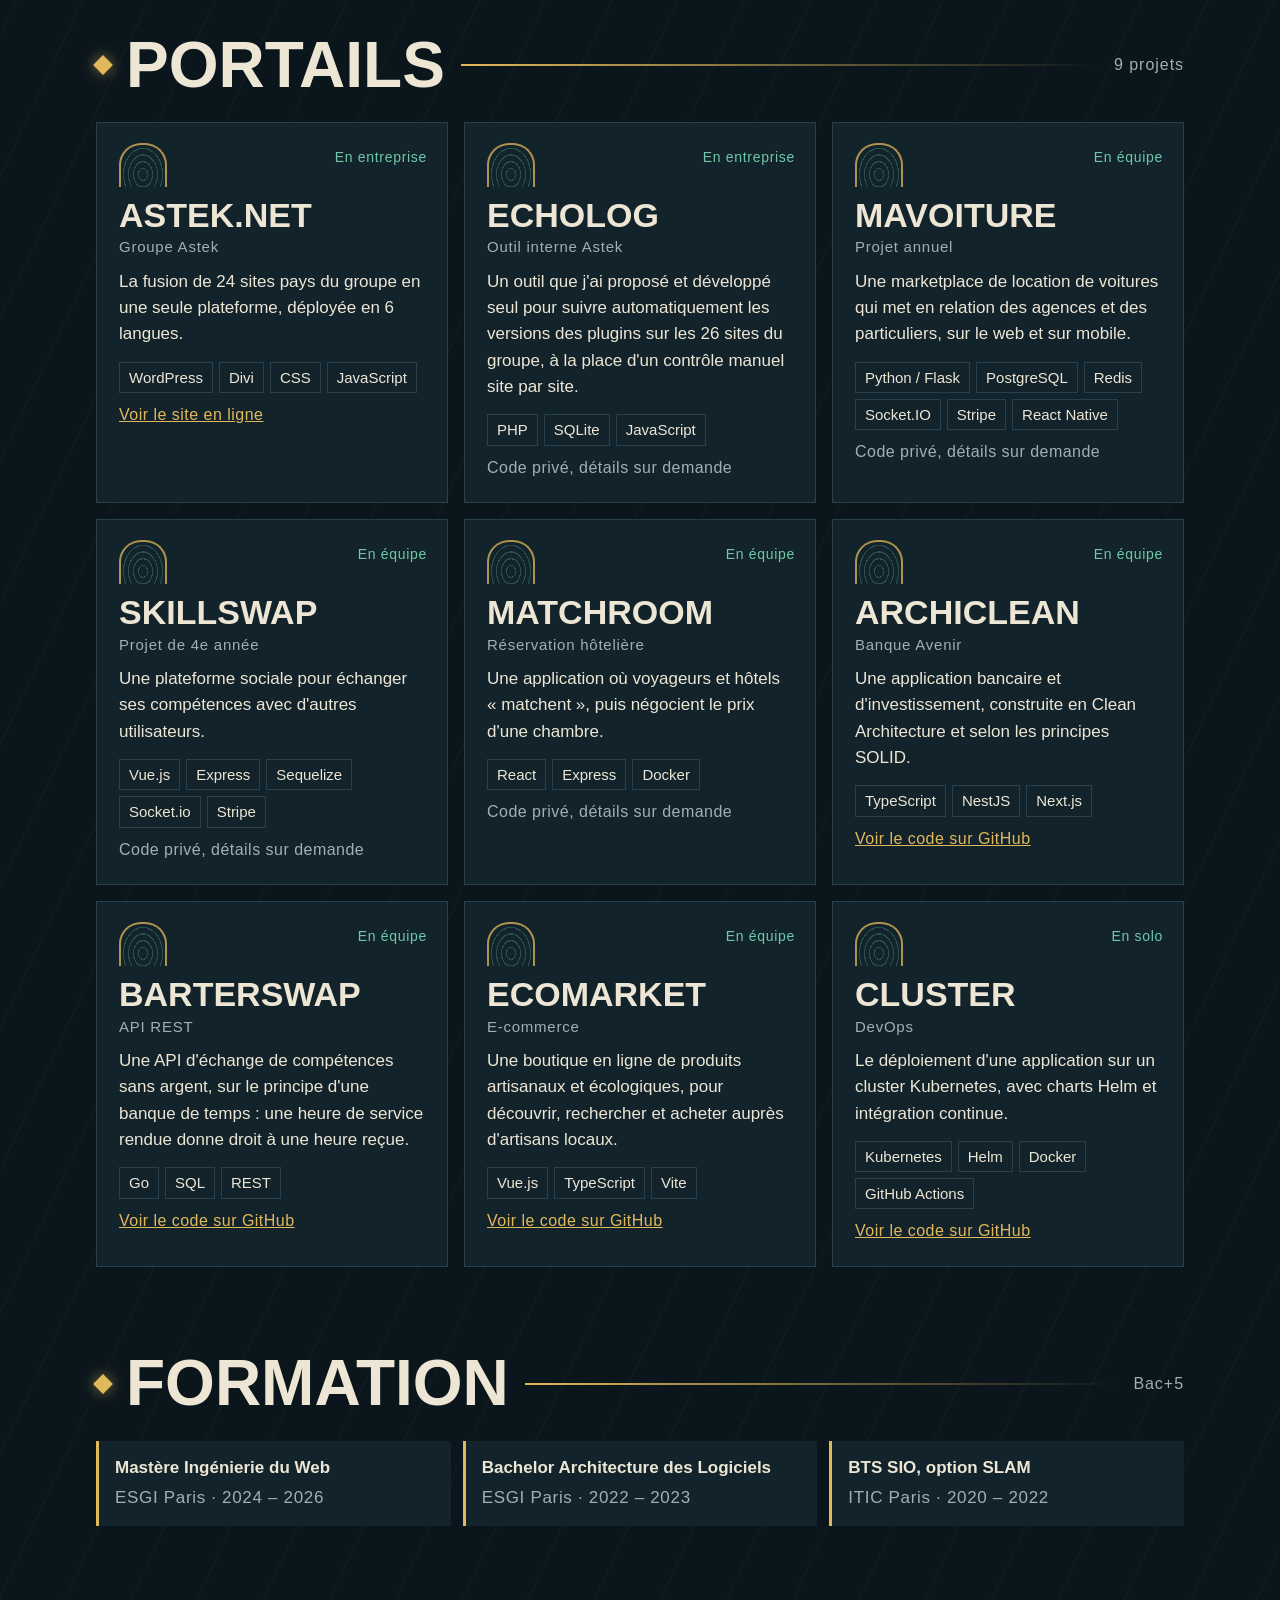
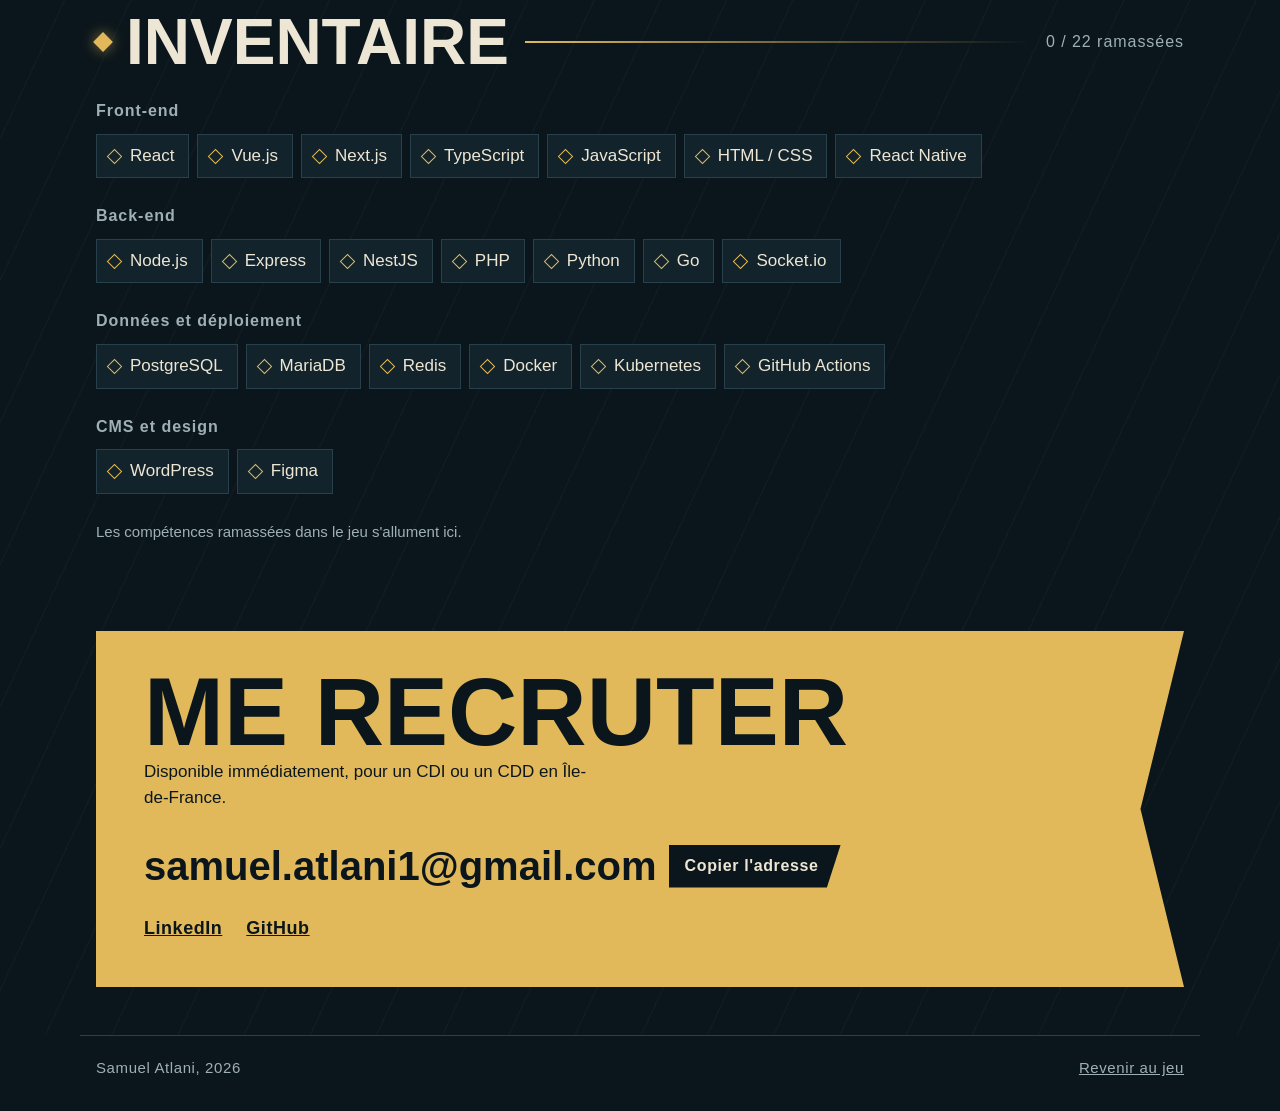
==== commit 9c516419: "Nom affiché pendant la partie et en tête de la version texte" ====
--- a/index.html
+++ b/index.html
@@ -18,7 +18,7 @@
   <canvas id="cv"></canvas>
 
   <div class="hud">
-    <div class="count" aria-live="polite"><i></i><span>Compétences <b id="got">0</b> / <span id="tot">0</span></span></div>
+    <div class="left"><div class="who"><b>Samuel Atlani</b><span>Développeur web fullstack</span></div><div class="count" aria-live="polite"><i></i><span><span class="lbl">Compétences </span><b id="got">0</b> / <span id="tot">0</span></span></div></div>
     <div class="map" id="map" aria-hidden="true"><span id="dot"></span></div>
     <a class="skip" href="#lecture">Version texte</a>
   </div>
@@ -48,7 +48,7 @@
 <main class="read" id="lecture">
   <div class="wrap">
     <section aria-labelledby="h-about">
-      <div class="shead"><i></i><h2 id="h-about">Le héros</h2><hr><small>Samuel Atlani</small></div>
+      <div class="shead"><i></i><h2 id="h-about">Samuel Atlani</h2><hr><small>Développeur web fullstack</small></div>
       <div class="about">
         <div>
           <p class="big">Développeur fullstack JavaScript / TypeScript, <b>du front au back, de la base de données au déploiement.</b></p>
